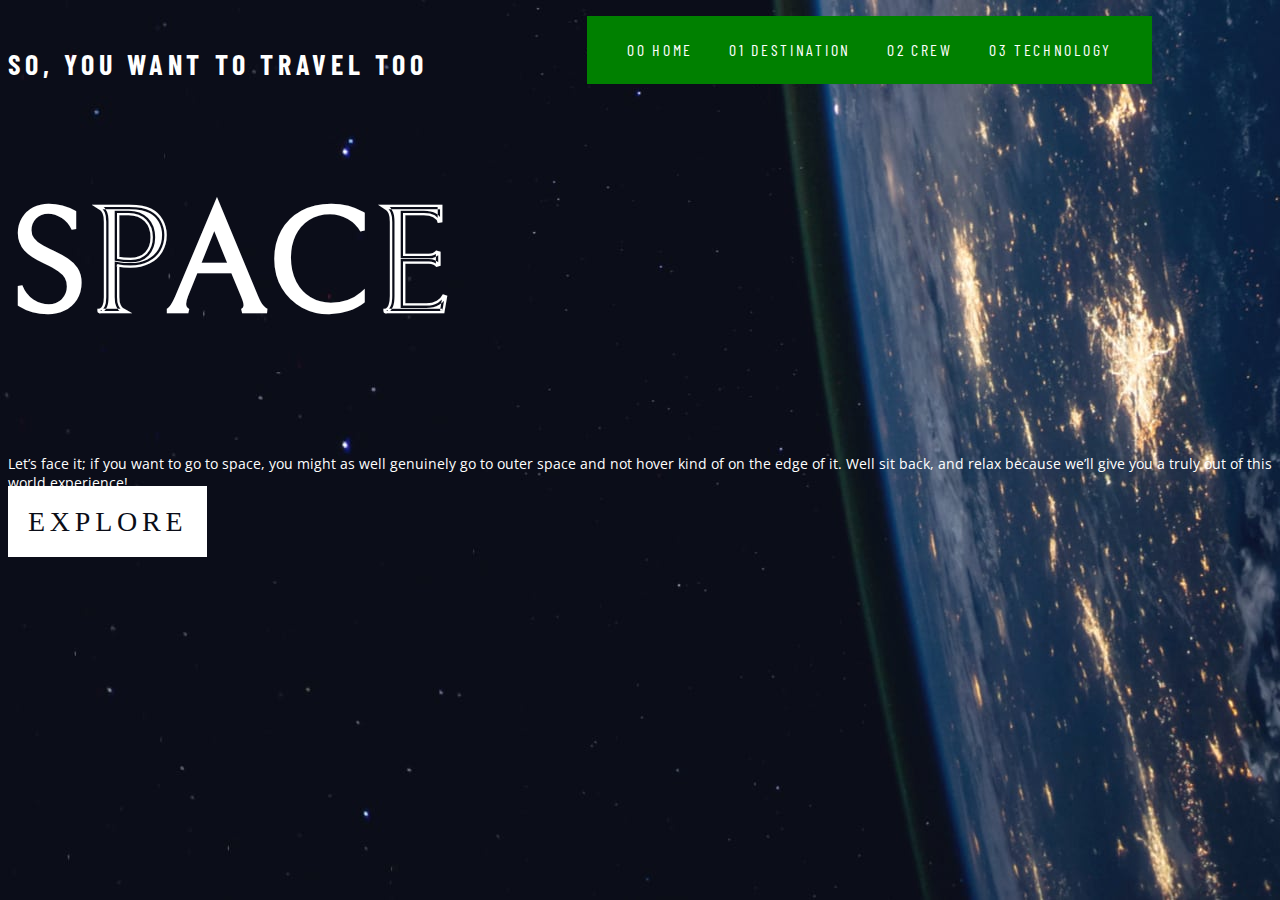
==== index.html @ 19617c6b "text layout and decor" ====
<!DOCTYPE html>
<html lang="en">
<head>
  <meta charset="UTF-8">
  <meta name="viewport" content="width=device-width, initial-scale=1.0">

  <!-- inserts favicon on hmtl site-->
  <link rel="icon" type="image/png" sizes="32x32" href="./assets/favicon-32x32.png">
  
  
  <!-- link style sheet -->
  <link rel="stylesheet" href="./style.css">
  
  <title>Frontend Mentor | Space tourism website</title>

  <!-- link google fonts -->
  <link rel="preconnect" href="https://fonts.googleapis.com">
  <link rel="preconnect" href="https://fonts.gstatic.com" crossorigin>
  <link href="https://fonts.googleapis.com/css2?family=Barlow+Condensed&family=Bellefair&display=swap" rel="stylesheet">
  <link href="https://fonts.googleapis.com/css2?family=Open+Sans&display=swap" rel="stylesheet">
</head>
<body>

  <div class="top-div">

    <ul class="nav-bar-class">
      <li>
        <a href="./index.html">00 HOME</a>
      </li>
  
      <li>
        <a href="./destination-pages/destination-moon.html">01 DESTINATION</a>
      </li>
  
      <li>
        <a href="./crew-pages/crew-commander.html">02 CREW</a>
      </li>
  
      <li>
        <a href="./technology-pages/technology-vehicle.html">03 TECHNOLOGY</a>
      </li>
  
    </ul>
  </div>

  <div class="middle-div">

    <h5>SO, YOU WANT TO TRAVEL TOO</h5>
  
    <h1>SPACE</h1>
  
    <p>
      Let’s face it; if you want to go to space, you might as well genuinely go to
      outer space and not hover kind of on the edge of it. Well sit back, and relax
      because we’ll give you a truly out of this world experience!
    </p>
  </div>

  <div class="button-div">
    <a class="explore-btn" href="./destination-pages/destination-moon.html">EXPLORE</a>
  </div>

</body>
</html>
---- style.css ----
/* ------------ MAIN STYLE FILE ------------ */

/* ------------ BODY STYLES ------------ */

body {
    background-image: url('./assets/home/background-home-desktop.jpg');
    color: white;
}


p {
    font-family: 'Open Sans', sans-serif;
    font-size: 14px;
}

h1, h2, h3, h4 {
    font-family: 'Bellefair', sans-serif;
}

h1 {
    font-size: 150px;
}

h2 {
    font-size: 100px;
}

h3 {
    font-size: 56px;
}

h4 {
    font-size: 32px;
}

h5 {
    font-family: 'Barlow Condensed', sans-serif;
    font-size: 28px;
    letter-spacing: 4.75px;
}

/* ------------ INDEX FILE ------------ */

/* ------------ TOP DIV ------------ */

/* ------------ nav bar text ------------ */
.nav-bar-class {
    position: absolute;
    top: 0;
    right: 0;
    margin-right: 8rem;
    background-color: green;
    padding: 1.5rem;
}

.nav-bar-class ul {

}

.nav-bar-class li {
    display: inline;
}

.nav-bar-class a {
    color: white;
    text-align: center;

    /* padding between a elements */
    padding: 14px 16px;


    font-family: 'Barlow Condensed', sans-serif;
    font-size: 16px;
    letter-spacing: 2.7px;


    /* removes underline */
    text-decoration: none;

}

/* ------------ MIDDLE DIV ------------ */
.explore-btn {
    font-size: 28px;
    letter-spacing: 4.75px;
    color: #0b0d17;
    text-decoration: none;
    background-color: white;
    padding: 20px 20px;
    
}
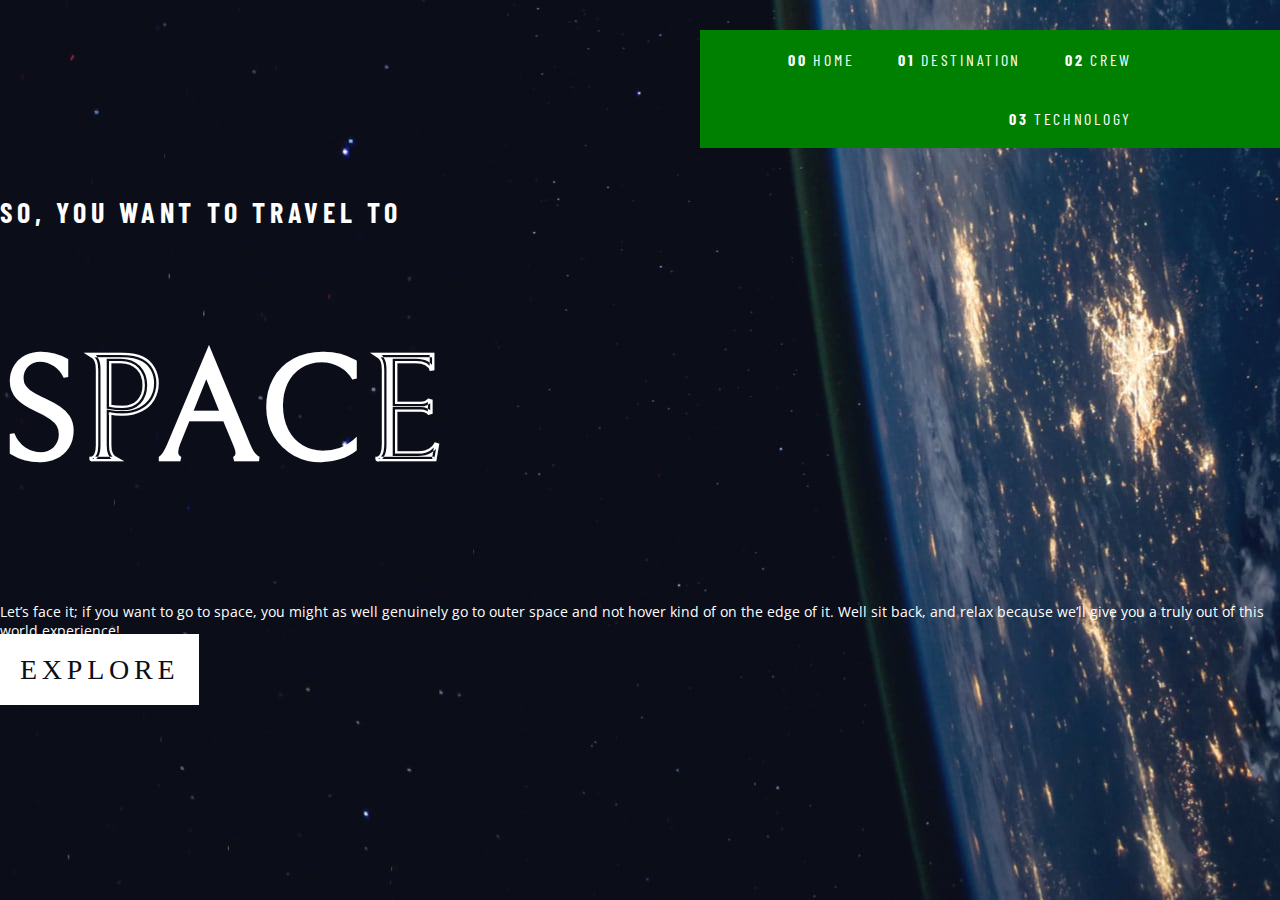
==== commit e79f588d: "added margin and padding to nav bar" ====
--- a/index.html
+++ b/index.html
@@ -25,19 +25,19 @@
 
     <ul class="nav-bar-class">
       <li>
-        <a href="./index.html">00 HOME</a>
+        <a href="./index.html"><span class="nav-bar-bold">00</span> Home</a>
       </li>
   
       <li>
-        <a href="./destination-pages/destination-moon.html">01 DESTINATION</a>
+        <a href="./destination-pages/destination-moon.html"><span class="nav-bar-bold">01</span> Destination</a>
       </li>
   
       <li>
-        <a href="./crew-pages/crew-commander.html">02 CREW</a>
+        <a href="./crew-pages/crew-commander.html"><span class="nav-bar-bold">02</span> Crew</a>
       </li>
   
       <li>
-        <a href="./technology-pages/technology-vehicle.html">03 TECHNOLOGY</a>
+        <a href="./technology-pages/technology-vehicle.html"><span class="nav-bar-bold">03</span> Technology</a>
       </li>
   
     </ul>
@@ -45,9 +45,9 @@
 
   <div class="middle-div">
 
-    <h5>SO, YOU WANT TO TRAVEL TOO</h5>
+    <h5>So, you want to travel to</h5>
   
-    <h1>SPACE</h1>
+    <h1>Space</h1>
   
     <p>
       Let’s face it; if you want to go to space, you might as well genuinely go to
@@ -57,7 +57,7 @@
   </div>
 
   <div class="button-div">
-    <a class="explore-btn" href="./destination-pages/destination-moon.html">EXPLORE</a>
+    <a class="explore-btn" href="./destination-pages/destination-moon.html">Explore</a>
   </div>
 
 </body>
--- a/style.css
+++ b/style.css
@@ -3,10 +3,12 @@
 /* ------------ BODY STYLES ------------ */
 
 body {
+    margin: 0;
+    padding: 0;
+
     background-image: url('./assets/home/background-home-desktop.jpg');
     color: white;
 }
-
 
 p {
     font-family: 'Open Sans', sans-serif;
@@ -15,6 +17,7 @@
 
 h1, h2, h3, h4 {
     font-family: 'Bellefair', sans-serif;
+    text-transform: uppercase;
 }
 
 h1 {
@@ -37,46 +40,61 @@
     font-family: 'Barlow Condensed', sans-serif;
     font-size: 28px;
     letter-spacing: 4.75px;
+    text-transform: uppercase;
 }
 
 /* ------------ INDEX FILE ------------ */
 
 /* ------------ TOP DIV ------------ */
 
-/* ------------ nav bar text ------------ */
+/* ------------ nav bar ------------ */
 .nav-bar-class {
-    position: absolute;
-    top: 0;
-    right: 0;
-    margin-right: 8rem;
-    background-color: green;
-    padding: 1.5rem;
-}
+    /* removed dot */
+    list-style: none;
 
-.nav-bar-class ul {
+    background: green;
 
+    /* make the menu right-aligned */
+    text-align: right;
+
+    margin: 30px auto auto 700px;
+    
+    padding-top: 0;
+    padding-right: 8rem;
+    padding-bottom: 0;
+    padding-left: 0;
 }
 
 .nav-bar-class li {
-    display: inline;
+    /* allows the user to set the height and width of the element.
+    This value also prevents the line break, which means one element 
+    can be placed next to the other elements within a block. */
+    display: inline-block;
 }
 
 .nav-bar-class a {
-    color: white;
-    text-align: center;
-
-    /* padding between a elements */
-    padding: 14px 16px;
-
-
     font-family: 'Barlow Condensed', sans-serif;
     font-size: 16px;
     letter-spacing: 2.7px;
 
+    color: white;
 
-    /* removes underline */
+    /* transforms the text to uppercase */
+    text-transform: uppercase;
+
+    /* removes the under line */
     text-decoration: none;
 
+    display: block;
+    padding: 20px 20px;
+}
+
+.nav-bar-bold {
+    font-weight: bold;
+}
+
+.nav-bar-class a:hover {
+    background: pink;
 }
 
 /* ------------ MIDDLE DIV ------------ */
@@ -87,5 +105,6 @@
     text-decoration: none;
     background-color: white;
     padding: 20px 20px;
+    text-transform: uppercase;
     
 }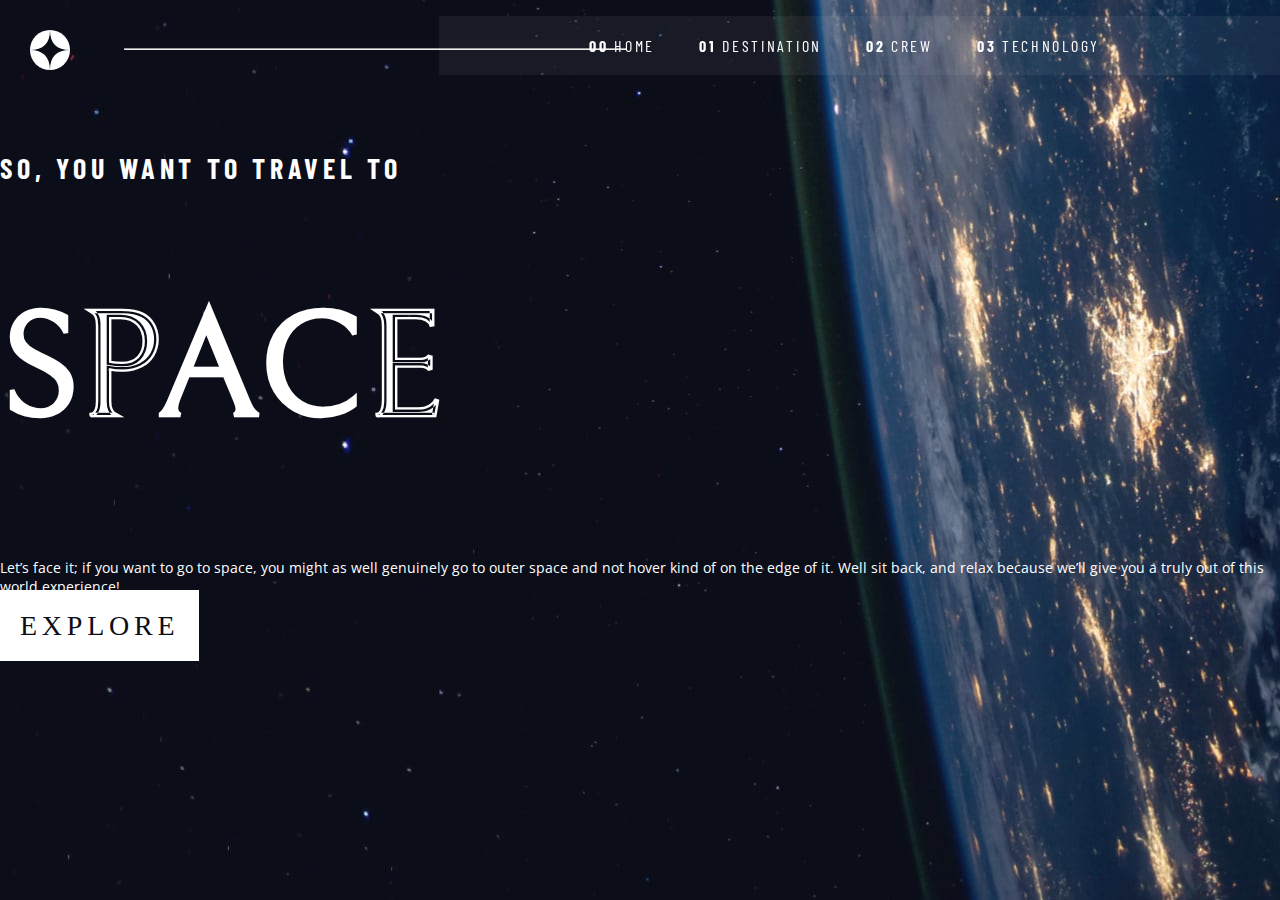
==== commit ac04e3c2: "Nav Bar Edits" ====
--- a/index.html
+++ b/index.html
@@ -22,6 +22,10 @@
 <body>
 
   <div class="top-div">
+
+    <img src="./assets/shared/logo.svg" alt="logo-img">
+
+    <hr>
 
     <ul class="nav-bar-class">
       <li>
--- a/style.css
+++ b/style.css
@@ -43,26 +43,41 @@
     text-transform: uppercase;
 }
 
-/* ------------ INDEX FILE ------------ */
+/* ----------------- index.html: TOP DIV ----------------- */
 
-/* ------------ TOP DIV ------------ */
+.top-div img {
+    display: inline-block;
+    width: 40px;
+    margin: 30px;
+    
+}
+
+.top-div hr {
+    display: inline-block;
+    width: 500px;
+    margin: 0px 0px 50px 20px;
+
+}
 
 /* ------------ nav bar ------------ */
 .nav-bar-class {
-    /* removed dot */
+    display: inline-block;
+
+    /* removed the styling of the dotted list */
     list-style: none;
 
-    background: green;
+    background: rgba(255, 255, 255, 0.056);
 
-    /* make the menu right-aligned */
+    backdrop-filter: blur(0.6px);
+
+    /* make the text right-aligned */
     text-align: right;
 
-    margin: 30px auto auto 700px;
-    
-    padding-top: 0;
-    padding-right: 8rem;
-    padding-bottom: 0;
-    padding-left: 0;
+    position: absolute;
+    right: 0;
+
+    padding-right: 160px;
+    padding-left: 130px;
 }
 
 .nav-bar-class li {
@@ -79,25 +94,31 @@
 
     color: white;
 
-    /* transforms the text to uppercase */
+    /* transforms text to uppercase */
     text-transform: uppercase;
 
-    /* removes the under line */
+    /* removes underline */
     text-decoration: none;
 
+    /* expands the whole width of the page; 
+    each block on new line; 
+    can change width */
     display: block;
+
     padding: 20px 20px;
+
+}
+
+/* when hovering over the link, underline it*/
+.nav-bar-class a:hover {
+    border-bottom: 2px solid;
 }
 
 .nav-bar-bold {
     font-weight: bold;
 }
 
-.nav-bar-class a:hover {
-    background: pink;
-}
-
-/* ------------ MIDDLE DIV ------------ */
+/* ----------------- index.html: MIDDLE DIV ----------------- */
 .explore-btn {
     font-size: 28px;
     letter-spacing: 4.75px;
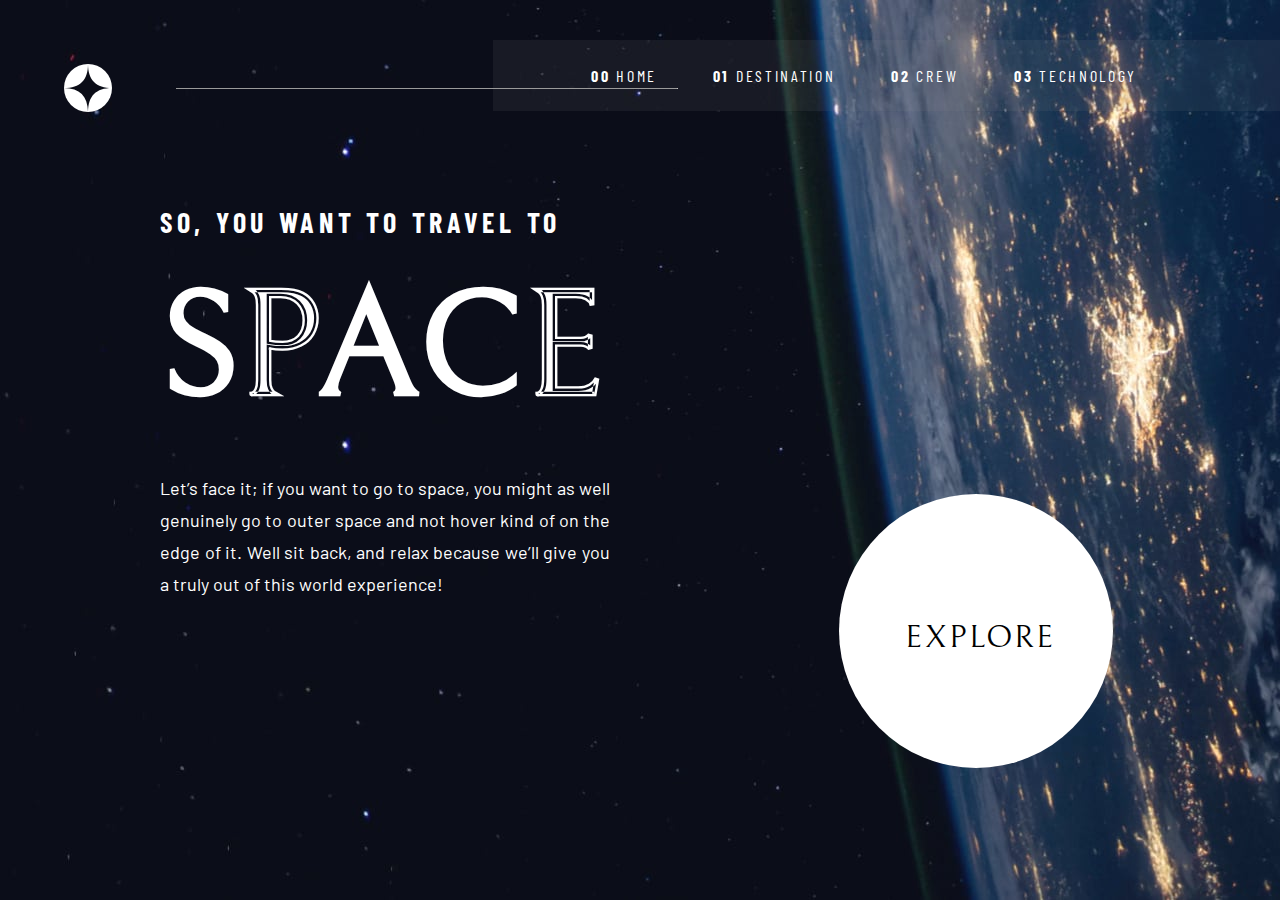
==== commit 86e99674: "Completed homepage" ====
--- a/index.html
+++ b/index.html
@@ -17,15 +17,15 @@
   <link rel="preconnect" href="https://fonts.googleapis.com">
   <link rel="preconnect" href="https://fonts.gstatic.com" crossorigin>
   <link href="https://fonts.googleapis.com/css2?family=Barlow+Condensed&family=Bellefair&display=swap" rel="stylesheet">
-  <link href="https://fonts.googleapis.com/css2?family=Open+Sans&display=swap" rel="stylesheet">
+  <link href="https://fonts.googleapis.com/css2?family=Barlow&display=swap" rel="stylesheet">
 </head>
 <body>
 
   <div class="top-div">
 
-    <img src="./assets/shared/logo.svg" alt="logo-img">
+    <img class="logo-class" src="./assets/shared/logo.svg" alt="circle with a star in the middle">
 
-    <hr>
+    <hr class="horizontal-line-class">
 
     <ul class="nav-bar-class">
       <li>
@@ -60,9 +60,14 @@
     </p>
   </div>
 
-  <div class="button-div">
-    <a class="explore-btn" href="./destination-pages/destination-moon.html">Explore</a>
+<div class="explore-grandpa-circle1">
+  <div class="explore-parent-circle1">
+    
+    <div class="explore-btn">
+      <a href="./destination-pages/destination-moon.html">Explore</a>
+    </div>
   </div>
+</div>
 
 </body>
 </html>--- a/style.css
+++ b/style.css
@@ -1,20 +1,16 @@
-/* ------------ MAIN STYLE FILE ------------ */
-
-/* ------------ BODY STYLES ------------ */
-
+
+/* -------------------------- index.html -------------------------- */
 body {
+    /* insert background image */
+    background-image: url('./assets/home/background-home-desktop.jpg');
+
+    color: white;
+
     margin: 0;
     padding: 0;
-
-    background-image: url('./assets/home/background-home-desktop.jpg');
-    color: white;
-}
-
-p {
-    font-family: 'Open Sans', sans-serif;
-    font-size: 14px;
-}
-
+}
+
+/* heading styles */
 h1, h2, h3, h4 {
     font-family: 'Bellefair', sans-serif;
     text-transform: uppercase;
@@ -38,52 +34,92 @@
 
 h5 {
     font-family: 'Barlow Condensed', sans-serif;
+    text-transform: uppercase;
     font-size: 28px;
-    letter-spacing: 4.75px;
-    text-transform: uppercase;
-}
-
-/* ----------------- index.html: TOP DIV ----------------- */
-
-.top-div img {
-    display: inline-block;
-    width: 40px;
-    margin: 30px;
-    
-}
-
-.top-div hr {
-    display: inline-block;
+    letter-spacing: 4.72px;
+}
+
+/* paragraph styles */
+p {
+    font-family: 'Barlow', sans-serif;
+    font-size: 18px;
+    
+    /* double spaced */
+    line-height: 32px;
+
+
+    /* justify text */
+    text-align: justify;
+}
+
+/* top div */
+.top-div {
+    position: relative;
+}
+
+.logo-class {
+    /* allows the user to set the height and width of the element.
+    This value also prevents the line break, which means one element 
+    can be placed next to another element within a block. */
+    display: inline-block;
+
+    /* 64px = 4rem */
+    margin: 4rem;
+}
+
+.horizontal-line-class {
+
+    /* 'inline-block' = put the hr line on the same line as the logo and nav menu,
+        'absolute' = remove it from the natural flow of the page (= z axis +1) and 
+        keep it relative (= inside) its parent (= top-div class) */
+    display: inline-block;
+
+    position: absolute;
+
+    /* 88px = 5.5rem */
+    top: 5.5rem;
+
+    margin: 0;
+
     width: 500px;
-    margin: 0px 0px 50px 20px;
-
-}
-
-/* ------------ nav bar ------------ */
+    
+    /* remove border bottom to make line less thick */
+    border-bottom: none;
+    
+    /* move the line above other elements */
+    z-index: 1;
+
+}
+
+/* nav bar */
 .nav-bar-class {
-    display: inline-block;
-
-    /* removed the styling of the dotted list */
-    list-style: none;
-
-    background: rgba(255, 255, 255, 0.056);
-
-    backdrop-filter: blur(0.6px);
-
-    /* make the text right-aligned */
-    text-align: right;
-
+    /* the element is positioned realitve 
+    to its first positioned, non-static, parent element (= the top-div class) */
     position: absolute;
     right: 0;
 
-    padding-right: 160px;
-    padding-left: 130px;
+    /* puts the nav bar in line with the logo and horizontal line */
+    display: inline-block;
+
+    /* removes the dotted list */
+    list-style: none;
+
+    /* 40px = 2.5rem */
+    margin: 2.5rem 0rem 0rem 0rem;
+
+    /* left and right paddding = 117px | 72px */
+    padding: 0rem 7.3125rem 0rem 4.5rem;
+
+    /* adds blurred background */
+    -webkit-backdrop-filter: blur(81.55px);
+    
+
+    background: rgba(151, 151, 151, 0.1);
+
 }
 
 .nav-bar-class li {
-    /* allows the user to set the height and width of the element.
-    This value also prevents the line break, which means one element 
-    can be placed next to the other elements within a block. */
+    /* puts each list element in line */
     display: inline-block;
 }
 
@@ -94,38 +130,106 @@
 
     color: white;
 
-    /* transforms text to uppercase */
     text-transform: uppercase;
 
     /* removes underline */
     text-decoration: none;
 
-    /* expands the whole width of the page; 
-    each block on new line; 
-    can change width */
     display: block;
 
-    padding: 20px 20px;
-
-}
-
-/* when hovering over the link, underline it*/
-.nav-bar-class a:hover {
-    border-bottom: 2px solid;
+    /* text spacing = 25.9px */
+    padding: 1.61875rem;
 }
 
 .nav-bar-bold {
     font-weight: bold;
 }
 
-/* ----------------- index.html: MIDDLE DIV ----------------- */
+.nav-bar-class a:hover {
+    border-bottom: 2px solid yellow;
+}
+
+/* middle div */
+.middle-div {
+    margin-left: 10rem;
+}
+
+.middle-div h5 {
+    margin: 1.5625rem 0rem;
+}
+
+.middle-div h1 {
+    /* 1.5625rem = 25px */
+    /* 2.22rem = 35.5px */
+    margin: 1.5625rem 0rem 2.22rem 0rem; 
+}
+.middle-div h1:hover {
+    color: yellow;
+}
+
+.middle-div p {
+    margin: 2.22rem 0rem;
+
+    /* max 45 characters per a line */
+    width: 45ch;
+
+}
+
+/* button div */
+.explore-grandpa-circle1 {
+    position: absolute;
+
+    width: 450px;
+    height: 450px;
+
+    right: 4.875rem;
+    bottom: 2.6875rem;
+
+    background: rgba(255, 255, 255, 0.181);
+    border-radius: 50%;
+    
+    /* hide the box until hovered over */
+    visibility: hidden;
+}
+
+.explore-grandpa-circle1:hover {
+    visibility: visible;
+
+}
+
+.explore-parent-circle1 {
+    visibility: visible;
+    position: relative;
+    background: white;
+
+    margin: 5.4375rem;
+    padding: 0;
+
+    width: 274px;
+    height: 274px;
+
+    border-radius: 50%;
+}
+
 .explore-btn {
-    font-size: 28px;
-    letter-spacing: 4.75px;
-    color: #0b0d17;
+    position: relative;
+    top: 0px;
+    left: 0px;
+    
+    text-align: center;
+
+
+    margin: 0;
+    padding: 7.8125rem 4.125rem;
+}
+
+.explore-btn a {
+    font-family: 'Bellefair', sans-serif;
+    font-size: 32px;
+    letter-spacing: 2px;
+    text-transform: uppercase;
+
+    color: black;
+    
     text-decoration: none;
-    background-color: white;
-    padding: 20px 20px;
-    text-transform: uppercase;
-    
 }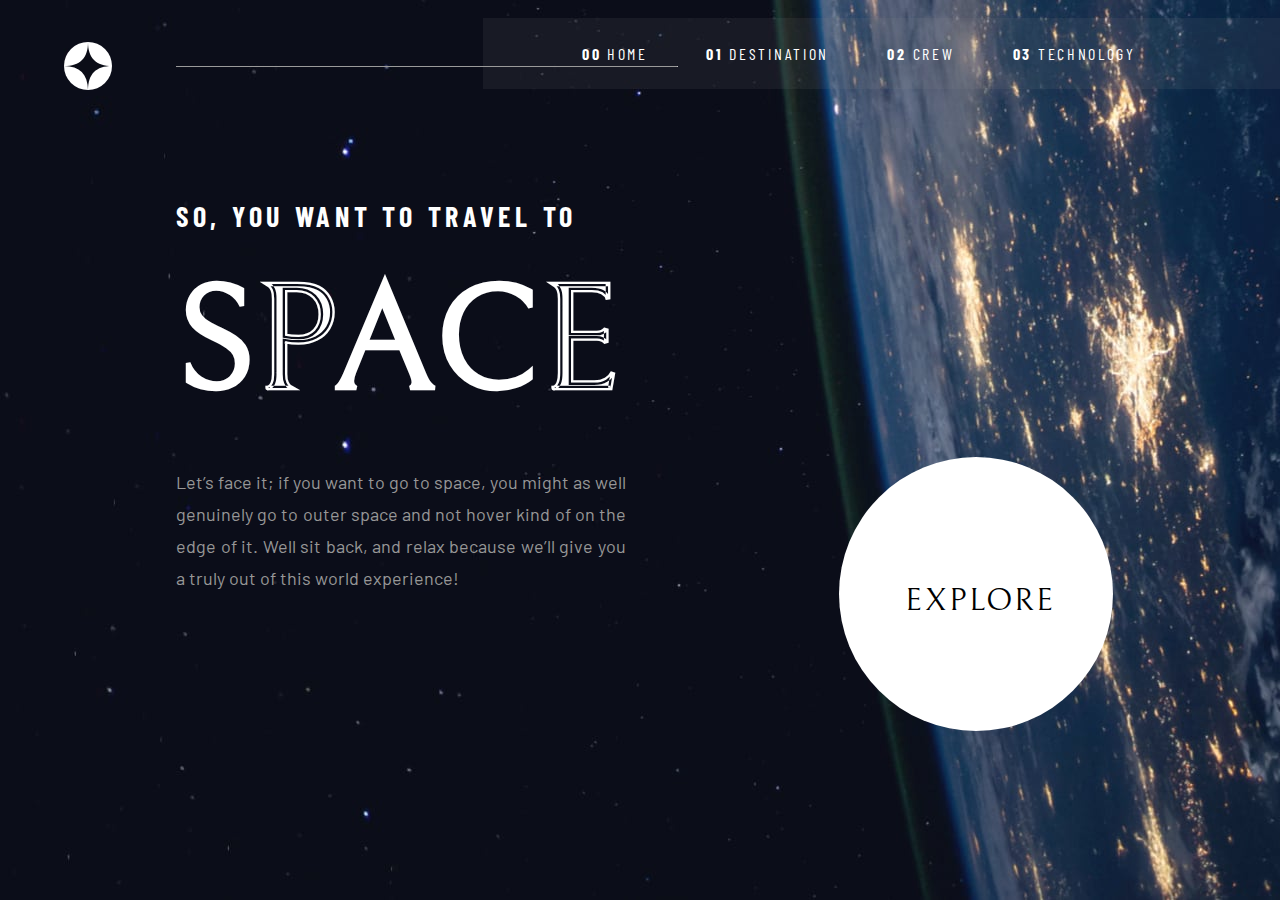
==== commit d3e60242: "Fin Destination pages" ====
--- a/index.html
+++ b/index.html
@@ -23,7 +23,9 @@
 
   <div class="top-div">
 
-    <img class="logo-class" src="./assets/shared/logo.svg" alt="circle with a star in the middle">
+    <a href="./index.html">
+		<img class="logo-class" src="./assets/shared/logo.svg" alt="circle with a star in the middle">
+	</a>
 
     <hr class="horizontal-line-class">
 
@@ -43,7 +45,6 @@
       <li>
         <a href="./technology-pages/technology-vehicle.html"><span class="nav-bar-bold">03</span> Technology</a>
       </li>
-  
     </ul>
   </div>
 
--- a/style.css
+++ b/style.css
@@ -47,14 +47,16 @@
     /* double spaced */
     line-height: 32px;
 
-
     /* justify text */
     text-align: justify;
-}
-
-/* top div */
+
+    color: rgb(151, 151, 151);
+}
+
+/* ------------------ index.html: top-div ------------------ */
 .top-div {
     position: relative;
+    margin-top: -22px;
 }
 
 .logo-class {
@@ -88,7 +90,6 @@
     
     /* move the line above other elements */
     z-index: 1;
-
 }
 
 /* nav bar */
@@ -112,10 +113,8 @@
 
     /* adds blurred background */
     -webkit-backdrop-filter: blur(81.55px);
-    
 
     background: rgba(151, 151, 151, 0.1);
-
 }
 
 .nav-bar-class li {
@@ -138,7 +137,9 @@
     display: block;
 
     /* text spacing = 25.9px */
-    padding: 1.61875rem;
+    padding: 1.61875rem 0rem;
+
+    margin: 0rem 1.7rem;
 }
 
 .nav-bar-bold {
@@ -146,12 +147,14 @@
 }
 
 .nav-bar-class a:hover {
-    border-bottom: 2px solid yellow;
-}
-
-/* middle div */
+    color: yellow;
+}
+
+/* ------------------ index.html: middle-div ------------------ */
 .middle-div {
-    margin-left: 10rem;
+    margin-left: 11rem;
+    margin-top: 1rem;
+    display: inline-block;
 }
 
 .middle-div h5 {
@@ -163,6 +166,7 @@
     /* 2.22rem = 35.5px */
     margin: 1.5625rem 0rem 2.22rem 0rem; 
 }
+
 .middle-div h1:hover {
     color: yellow;
 }
@@ -175,7 +179,7 @@
 
 }
 
-/* button div */
+/* ------------------ index.html: button-div ------------------ */
 .explore-grandpa-circle1 {
     position: absolute;
 
@@ -183,10 +187,10 @@
     height: 450px;
 
     right: 4.875rem;
-    bottom: 2.6875rem;
+    bottom: 5rem;
 
     background: rgba(255, 255, 255, 0.181);
-    border-radius: 50%;
+    border-radius: 100%;
     
     /* hide the box until hovered over */
     visibility: hidden;
@@ -194,7 +198,6 @@
 
 .explore-grandpa-circle1:hover {
     visibility: visible;
-
 }
 
 .explore-parent-circle1 {
@@ -208,7 +211,7 @@
     width: 274px;
     height: 274px;
 
-    border-radius: 50%;
+    border-radius: 100%;
 }
 
 .explore-btn {
@@ -218,7 +221,6 @@
     
     text-align: center;
 
-
     margin: 0;
     padding: 7.8125rem 4.125rem;
 }
